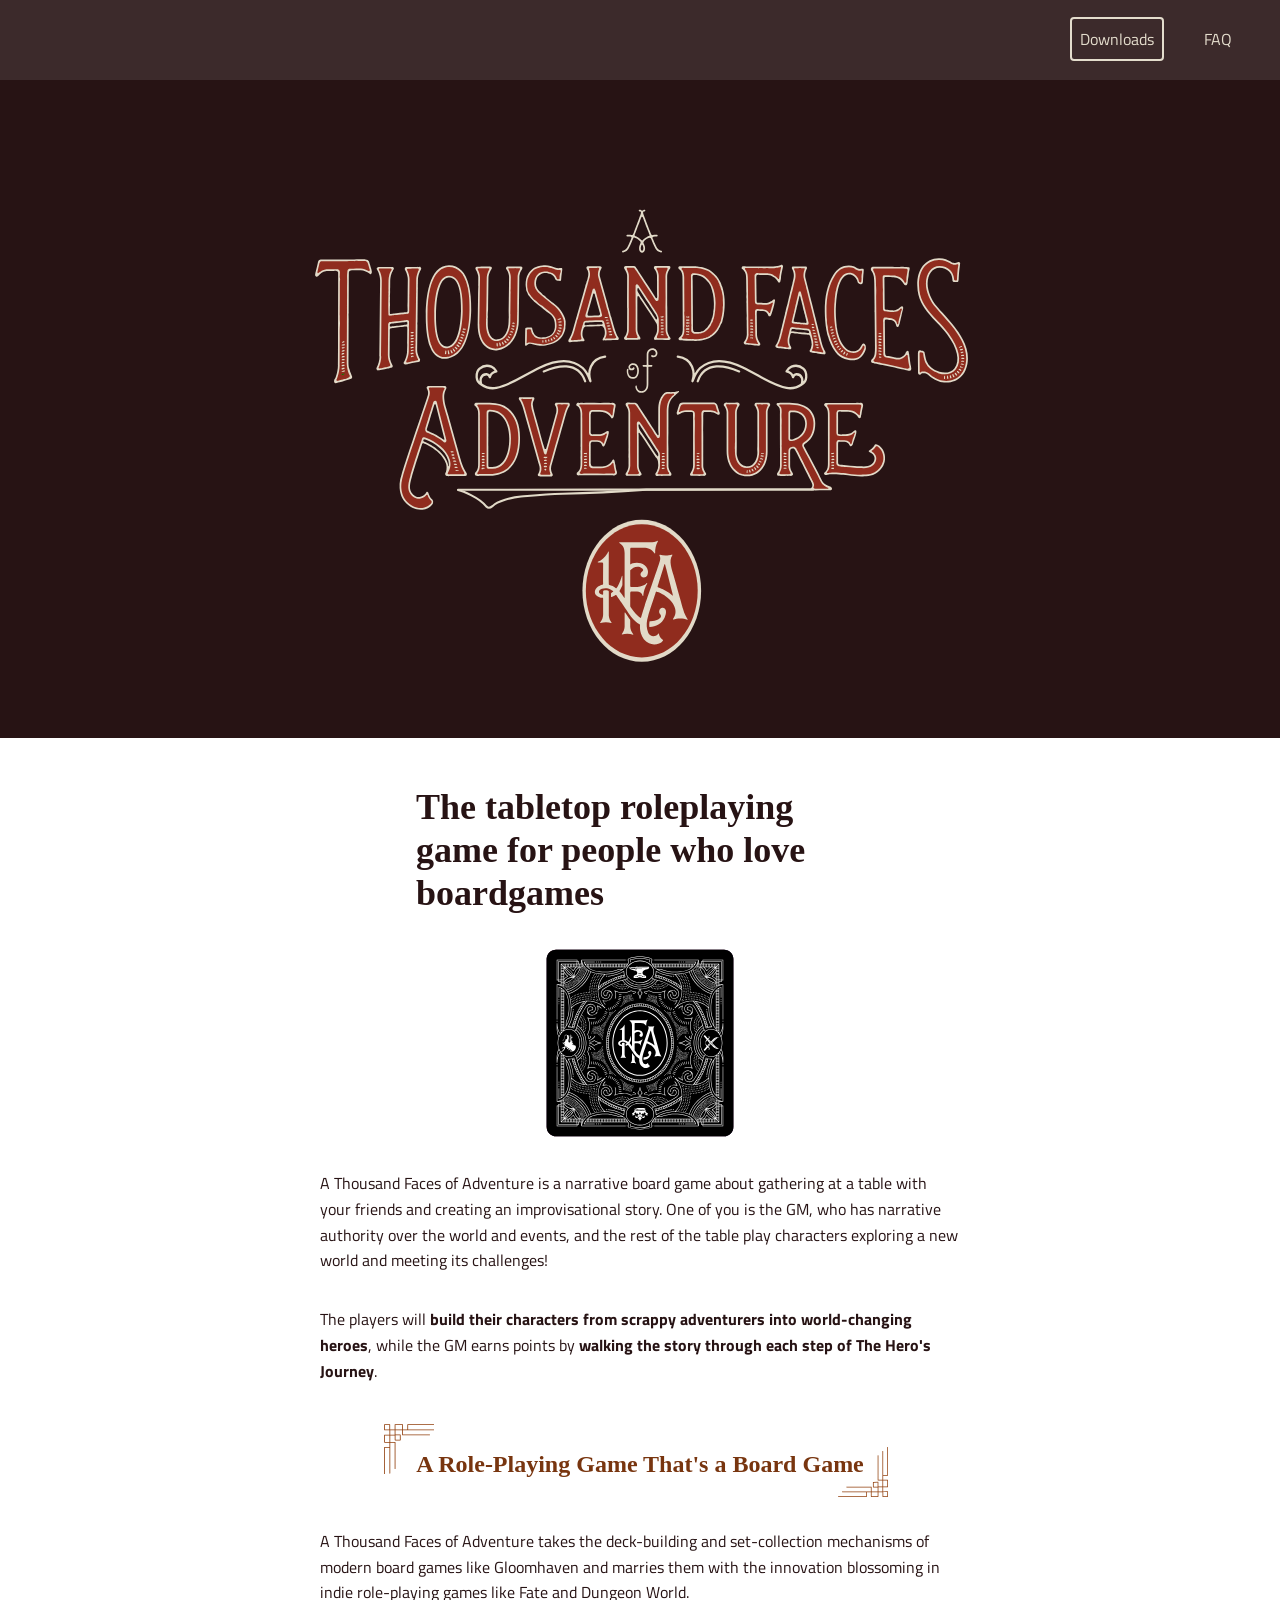
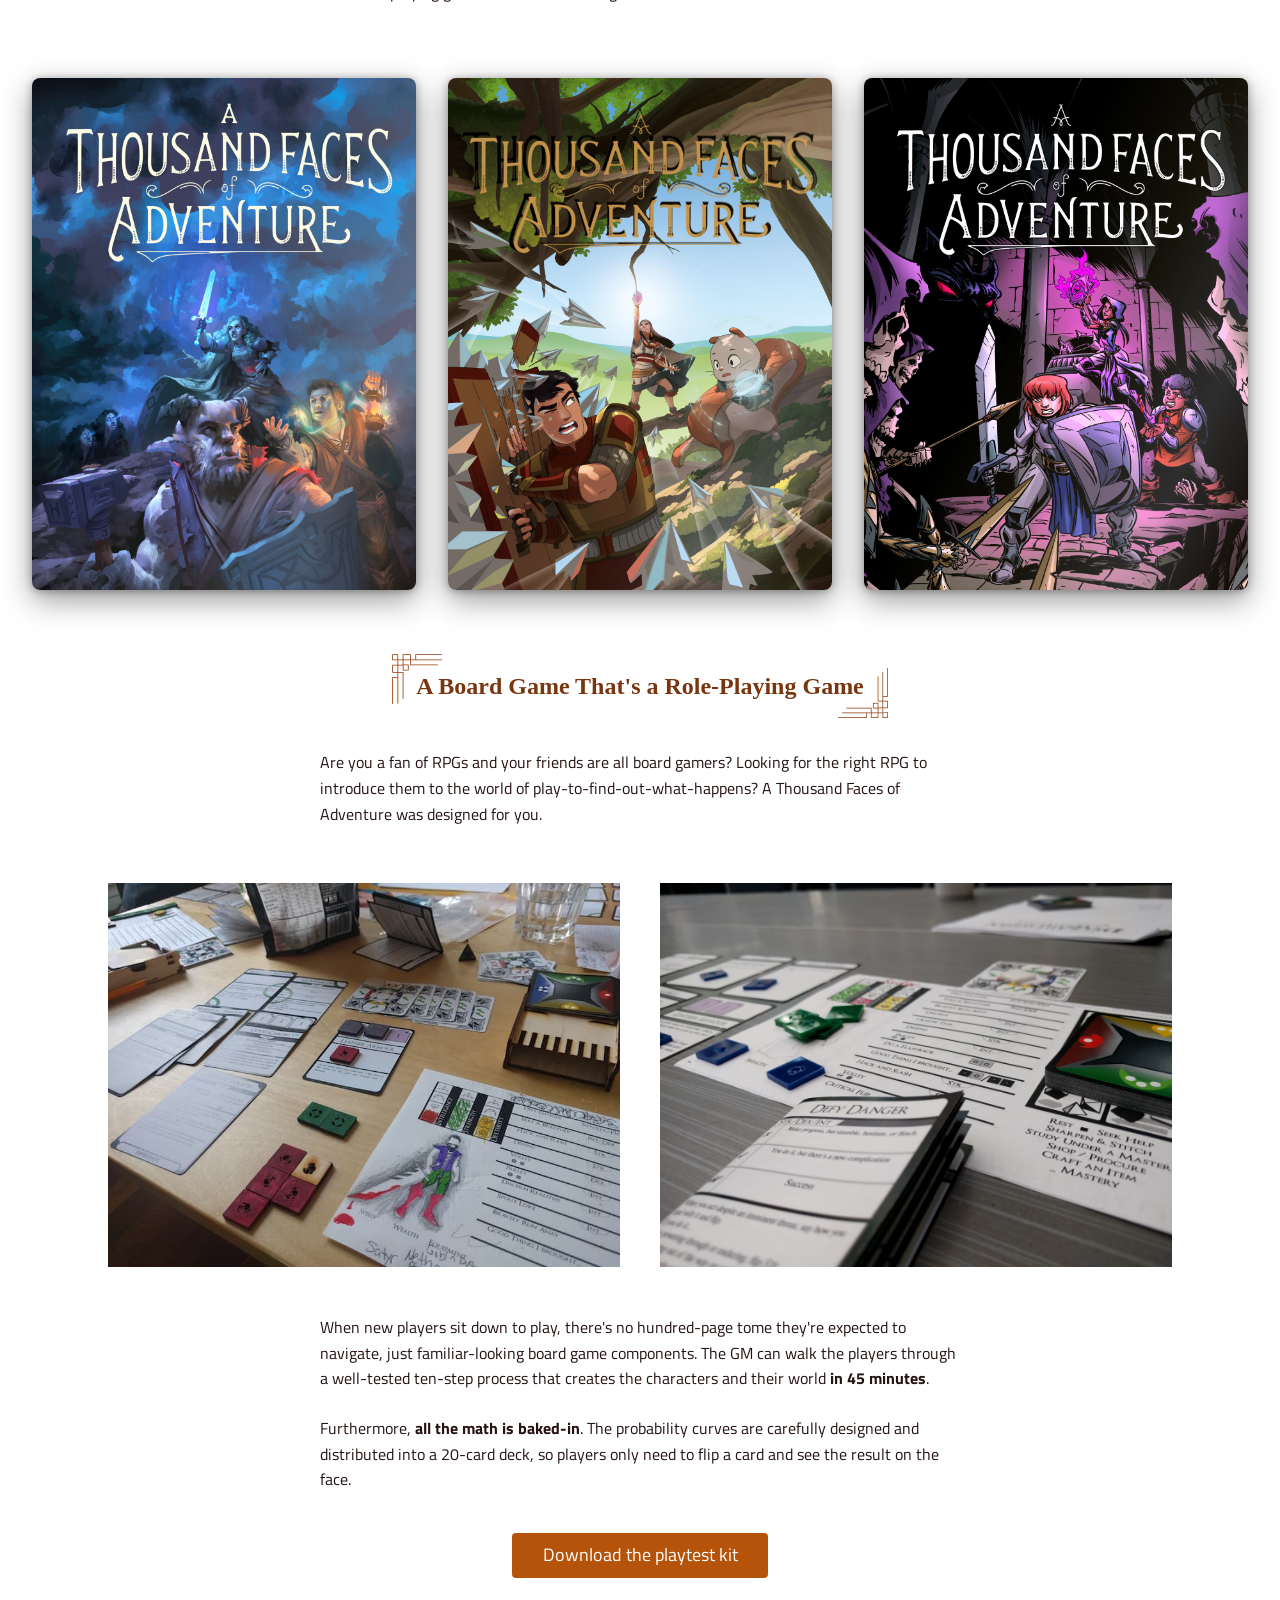
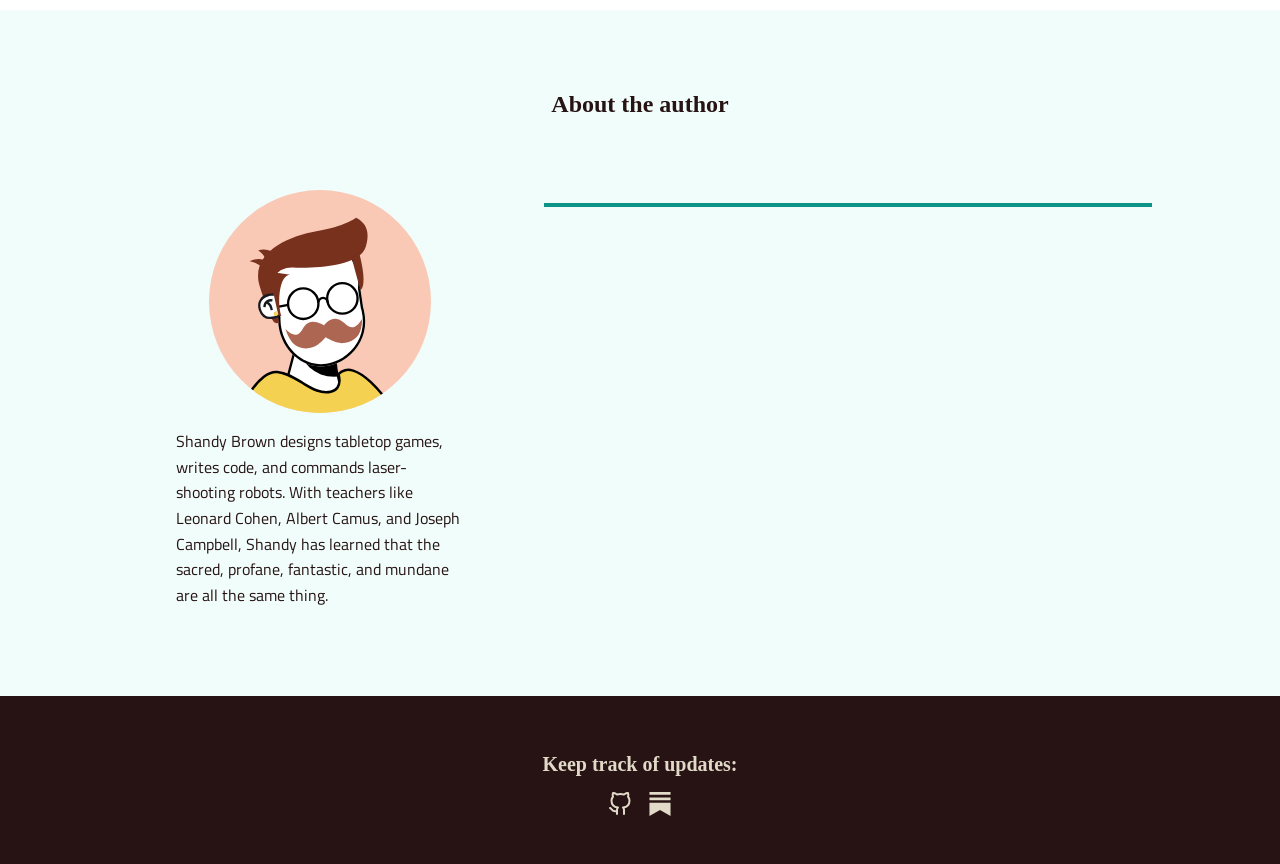
==== public_html/index.html @ f5176a5e "Move things under public_html/" ====
<!DOCTYPE html>
<html lang="en">
<head>
  <meta charset="UTF-8" />
  <meta name="viewport" content="width=device-width, initial-scale=1.0" />
  <title>A Thousand Faces of Adventure</title>
  <link rel="stylesheet" href="styles.css" />
  <script>
  (function () {
    document.querySelectorAll('.cover-card').forEach(function (card) {
      card.addEventListener('mousemove', function (e) {
        var rect = card.getBoundingClientRect();
        var x = (e.clientX - rect.left) / rect.width;   // 0–1
        var y = (e.clientY - rect.top)  / rect.height;  // 0–1
        var rotY =  (x - 0.5) * 22;   // –11deg … +11deg
        var rotX = -(y - 0.5) * 16;   // –8deg  … +8deg
        card.style.transform = 'rotateX(' + rotX + 'deg) rotateY(' + rotY + 'deg) scale(1.03)';
        // Shift the foil shimmer with the mouse
        var shimX = Math.round(x * 100);
        var shimY = Math.round(y * 100);
        card.style.setProperty('--shim-x', shimX + '%');
        card.style.setProperty('--shim-y', shimY + '%');
        card.querySelector('::after'); // trigger repaint
        card.style.cssText += '; --shim-pos: ' + shimX + '% ' + shimY + '%;';
      });
      card.addEventListener('mouseleave', function () {
        card.style.transform = 'rotateX(0deg) rotateY(0deg) scale(1)';
      });
    });
  })();
</script>
</head>
<body>

  <!-- ======================================================
       HEADER
  ======================================================= -->
  <header class="site-header">
    <nav class="site-nav">
      <ul>
        <!-- Home link omitted — this is the home page -->
        <li>
          <a href="downloads.html" class="nav-btn-download">Downloads</a>
        </li>
        <li>
          <a href="faq.html">FAQ</a>
        </li>
        <!--
        <li>
          <a href="examples.html">Examples</a>
        </li>
        -->
      </ul>
    </nav>
  </header>

  <!-- ======================================================
       MAIN CONTENT (ContentHome.vue)
  ======================================================= -->

  <main>

  <section class="hero-logo">
  <img src="assets/images/logo.svg" alt="A Thousand Faces of Adventure"
  class="hero-logo__img" />
  </section>

    <!-- Hero: title + card fan -->
    <article class="grid justify-items-center" style="display:grid; justify-items:center;">
      <div style="display:flex; flex-direction:column; margin-top:1rem; padding:1rem;">
        <h1 style="margin-block:1rem; padding-inline:2rem; align-self:center; max-width:32rem;">
          The tabletop roleplaying game for people who love boardgames
        </h1>
        <ul class="card__container">
          <li style="z-index:20;">
            <img src="assets/images/card-back-black.svg" alt="card design black" />
          </li>
          <li class="card--blue">
            <img src="assets/images/card-back-blue.svg" alt="card design blue" />
          </li>
          <li class="card--red">
            <img src="assets/images/card-back-red.svg" alt="card design red" />
          </li>
        </ul>
      </div>

      <p class="max-w-2xl px-4">
        A Thousand Faces of Adventure is a narrative board game about gathering at
        a table with your friends and creating an improvisational story. One
        of you is the GM, who has narrative authority over the world and
        events, and the rest of the table play characters exploring a new world
        and meeting its challenges!
      </p>
      <br />
      <p class="max-w-2xl px-4">
        The players will
        <strong>build their characters from scrappy adventurers into world-changing
        heroes</strong>, while the GM earns points by
        <strong>walking the story through each step of The Hero's Journey</strong>.
      </p>

      <!--
      <a href="examples.html" class="btn btn-primary btn-block">
        Check out the examples
      </a>
      -->
    </article>

    <!-- Blockquote section 1: RPG that's a board game -->
    <article style="display:grid; justify-items:center;">
      <blockquote class="decorative-quote" style="padding:1rem 2.5rem;">
        <!-- Opening decorative SVG -->
        <svg width="50" height="50" viewBox="0 0 150 150" style="margin-bottom:-1.5rem; margin-left:-2rem;" fill="currentColor" xmlns="http://www.w3.org/2000/svg">
          <path d="M18.7783 147.979C18.7783 148.642 18.2258 149.18 17.5436 149.18C16.8614 149.18 16.3089 148.642 16.3089 147.979V71.3658H2.93701L2.83206 160.605C2.83206 161.266 2.28262 161.8 1.60353 161.8C0.924442 161.8 0.374998 161.266 0.374998 160.605L0.483035 70.1647C0.483035 69.5041 1.03248 68.9697 1.71157 68.9697V68.9637H16.312V56.2984H1.71774C1.03865 56.2984 0.489208 55.7639 0.489208 55.1034L0.461427 33.2229C0.461427 32.5624 1.01087 32.0279 1.68996 32.0279L16.312 32.0429V18.9002L1.65601 18.9453C0.976917 18.9453 0.427473 18.4108 0.427473 17.7502L0.408952 2.1904C0.408952 1.53582 0.952223 1.00134 1.62514 0.99534L17.2226 0.800166C17.9017 0.791158 18.4604 1.32263 18.4665 1.98322V1.99823H18.4727V16.3179H31.9835L31.9681 2.09431C31.9681 1.43373 32.5175 0.899254 33.1966 0.899254L55.6898 0.926278C56.3689 0.926278 56.9184 1.46075 56.9184 2.12134V16.3179H69.9384V2.11533H69.9445C69.9445 1.45475 70.494 0.920273 71.1731 0.920273L164.146 0.81518C164.826 0.81518 165.375 1.34965 165.375 2.01024C165.375 2.67083 164.826 3.2053 164.146 3.2053L72.4078 3.30739V16.3149H151.167C151.849 16.3149 152.401 16.8524 152.401 17.516C152.401 18.1796 151.849 18.7171 151.167 18.7171H56.9184V31.5445L136.745 31.5535C137.424 31.5535 137.974 32.0879 137.974 32.7485C137.974 33.4091 137.424 33.9436 136.745 33.9436L55.6898 33.9346C55.0108 33.9346 54.4613 33.4001 54.4613 32.7395V18.7171H34.4498V31.6946H48.7662V31.7006C49.4422 31.7006 49.9917 32.2291 49.9948 32.8866L50.1368 48.2543C50.1398 48.9149 49.5904 49.4523 48.9113 49.4553L33.4837 49.5634C33.4435 49.5664 33.4065 49.5694 33.3664 49.5694C32.6842 49.5694 32.1316 49.032 32.1316 48.3684V34.442H18.7906V53.9083H33.2058C33.8849 53.9083 34.4344 54.4428 34.4344 55.1034L34.4436 133.95C34.4436 134.611 33.8942 135.145 33.2151 135.145C32.536 135.145 31.9866 134.611 31.9866 133.95L31.9773 56.2984H18.7906V147.979H18.7783ZM16.3089 53.9053V34.433L2.91849 34.418L2.94319 53.9023H16.3089V53.9053ZM18.7783 32.0369H31.9681V18.7141H18.7783V32.0369ZM34.5887 34.0937V47.1583L47.6519 47.0652L47.5315 34.0907H34.5856L34.5887 34.0937ZM2.87837 16.5461L15.9909 16.5071V3.2023L2.85984 3.36744L2.87528 16.5461H2.87837ZM34.4313 16.3119H54.449V3.31039L34.4189 3.28637L34.4344 16.3119H34.4313Z"/>
        </svg>
        <div>
          <h2>A Role-Playing Game That's a Board Game</h2>
        </div>
        <!-- Closing decorative SVG -->
        <svg width="50" height="50" viewBox="0 0 100 100" style="align-self:flex-end; margin-top:-2rem; margin-right:-1.5rem;" fill="currentColor">
          <path d="M88.8465 8.58464C88.8465 8.17247 89.1814 7.83863 89.5948 7.83863C90.0082 7.83863 90.3431 8.17247 90.3431 8.58464V56.1703H98.4473L98.5109 0.742274C98.5109 0.331972 98.8439 0 99.2554 0C99.667 0 100 0.331972 100 0.742274L99.9345 56.9164C99.9345 57.3267 99.6015 57.6586 99.19 57.6586V57.6624H90.3412V65.529H99.1862C99.5978 65.529 99.9308 65.8609 99.9308 66.2712L99.9476 79.8616C99.9476 80.2719 99.6146 80.6038 99.2031 80.6038L90.3412 80.5945V88.7577L99.2236 88.7297C99.6352 88.7297 99.9682 89.0616 99.9682 89.472L99.9794 99.1364C99.9794 99.543 99.6502 99.875 99.2423 99.8787L89.7894 99.9999C89.3778 100.006 89.0392 99.6754 89.0354 99.2651V99.2558H89.0317V90.3616H80.8433L80.8527 99.1961C80.8527 99.6064 80.5197 99.9384 80.1081 99.9384L66.4759 99.9216C66.0643 99.9216 65.7313 99.5896 65.7313 99.1793V90.3616H57.8404V99.1831H57.8366C57.8366 99.5934 57.5036 99.9253 57.0921 99.9253L0.744565 99.9906C0.332997 99.9906 0 99.6586 0 99.2483C0 98.838 0.332997 98.5061 0.744565 98.5061L56.3438 98.4426V90.3634H8.61114C8.1977 90.3634 7.86284 90.0296 7.86284 89.6174C7.86284 89.2053 8.1977 88.8714 8.61114 88.8714H65.7313V80.9041L17.3514 80.8985C16.9398 80.8985 16.6068 80.5665 16.6068 80.1562C16.6068 79.7459 16.9398 79.414 17.3514 79.414L66.4759 79.4196C66.8874 79.4196 67.2204 79.7515 67.2204 80.1618V88.8714H79.3486V80.8108H70.672V80.8071C70.2623 80.8071 69.9293 80.4789 69.9274 80.0704L69.8414 70.5253C69.8395 70.115 70.1725 69.7812 70.5841 69.7793L79.9342 69.7122C79.9585 69.7103 79.9809 69.7084 80.0052 69.7084C80.4187 69.7084 80.7535 70.0423 80.7535 70.4545V79.1044H88.839V67.0135H80.1025C79.691 67.0135 79.358 66.6815 79.358 66.2712L79.3523 17.298C79.3523 16.8877 79.6853 16.5557 80.0969 16.5557C80.5085 16.5557 80.8415 16.8877 80.8415 17.298L80.8471 65.529H88.839V8.58464H88.8465ZM90.3431 67.0154V79.11L98.4585 79.1193L98.4435 67.0172H90.3431V67.0154ZM88.8465 80.5982H80.8527V88.8733H88.8465V80.5982ZM79.2644 79.3207V71.2061L71.3473 71.2639L71.4203 79.3226H79.2663L79.2644 79.3207ZM98.4828 90.2198L90.5358 90.2441V98.5079L98.494 98.4053L98.4847 90.2198H98.4828ZM79.3598 90.3653H67.2279V98.4408L79.3673 98.4557L79.358 90.3653H79.3598Z"/>
        </svg>
      </blockquote>

      <p class="max-w-2xl px-4">
        A Thousand Faces of Adventure takes the deck-building and set-collection
        mechanisms of modern board games like Gloomhaven and marries them with the
        innovation blossoming in indie role-playing games like Fate and Dungeon World.
      </p>

      <div class="cover-grid">
        <div class="cover-card">
          <a href="downloads.html">
            <img src="assets/images/cover-art/cover_jeremy_1200x1600.jpg" alt="1kfa cover" />
          </a>
        </div>
        <div class="cover-card">
          <a href="downloads.html">
            <img src="assets/images/cover-art/cover_ana_wordmark.jpg" alt="1kfa cover" />
          </a>
        </div>
        <div class="cover-card">
          <a href="downloads.html">
            <img src="assets/images/cover-art/cover_brandon_1200x1600.jpg" alt="1kfa cover" />
          </a>
        </div>
      </div>
    </article>

    <!-- Blockquote section 2: Board game that's an RPG -->
    <article style="display:grid; justify-items:center;">
      <blockquote class="decorative-quote" style="text-align:center;">
        <svg width="50" height="50" viewBox="0 0 150 150" style="margin-left:-1.5rem; margin-bottom:-2rem;" fill="currentColor" xmlns="http://www.w3.org/2000/svg">
          <path d="M18.7783 147.979C18.7783 148.642 18.2258 149.18 17.5436 149.18C16.8614 149.18 16.3089 148.642 16.3089 147.979V71.3658H2.93701L2.83206 160.605C2.83206 161.266 2.28262 161.8 1.60353 161.8C0.924442 161.8 0.374998 161.266 0.374998 160.605L0.483035 70.1647C0.483035 69.5041 1.03248 68.9697 1.71157 68.9697V68.9637H16.312V56.2984H1.71774C1.03865 56.2984 0.489208 55.7639 0.489208 55.1034L0.461427 33.2229C0.461427 32.5624 1.01087 32.0279 1.68996 32.0279L16.312 32.0429V18.9002L1.65601 18.9453C0.976917 18.9453 0.427473 18.4108 0.427473 17.7502L0.408952 2.1904C0.408952 1.53582 0.952223 1.00134 1.62514 0.99534L17.2226 0.800166C17.9017 0.791158 18.4604 1.32263 18.4665 1.98322V1.99823H18.4727V16.3179H31.9835L31.9681 2.09431C31.9681 1.43373 32.5175 0.899254 33.1966 0.899254L55.6898 0.926278C56.3689 0.926278 56.9184 1.46075 56.9184 2.12134V16.3179H69.9384V2.11533H69.9445C69.9445 1.45475 70.494 0.920273 71.1731 0.920273L164.146 0.81518C164.826 0.81518 165.375 1.34965 165.375 2.01024C165.375 2.67083 164.826 3.2053 164.146 3.2053L72.4078 3.30739V16.3149H151.167C151.849 16.3149 152.401 16.8524 152.401 17.516C152.401 18.1796 151.849 18.7171 151.167 18.7171H56.9184V31.5445L136.745 31.5535C137.424 31.5535 137.974 32.0879 137.974 32.7485C137.974 33.4091 137.424 33.9436 136.745 33.9436L55.6898 33.9346C55.0108 33.9346 54.4613 33.4001 54.4613 32.7395V18.7171H34.4498V31.6946H48.7662V31.7006C49.4422 31.7006 49.9917 32.2291 49.9948 32.8866L50.1368 48.2543C50.1398 48.9149 49.5904 49.4523 48.9113 49.4553L33.4837 49.5634C33.4435 49.5664 33.4065 49.5694 33.3664 49.5694C32.6842 49.5694 32.1316 49.032 32.1316 48.3684V34.442H18.7906V53.9083H33.2058C33.8849 53.9083 34.4344 54.4428 34.4344 55.1034L34.4436 133.95C34.4436 134.611 33.8942 135.145 33.2151 135.145C32.536 135.145 31.9866 134.611 31.9866 133.95L31.9773 56.2984H18.7906V147.979H18.7783ZM16.3089 53.9053V34.433L2.91849 34.418L2.94319 53.9023H16.3089V53.9053ZM18.7783 32.0369H31.9681V18.7141H18.7783V32.0369ZM34.5887 34.0937V47.1583L47.6519 47.0652L47.5315 34.0907H34.5856L34.5887 34.0937ZM2.87837 16.5461L15.9909 16.5071V3.2023L2.85984 3.36744L2.87528 16.5461H2.87837ZM34.4313 16.3119H54.449V3.31039L34.4189 3.28637L34.4344 16.3119H34.4313Z"/>
        </svg>
        <div>
          <h2>A Board Game That's a Role-Playing Game</h2>
        </div>
        <svg width="50" height="50" viewBox="0 0 100 100" style="align-self:flex-end; margin-top:-2rem; margin-right:-1.5rem;" fill="currentColor">
          <path d="M88.8465 8.58464C88.8465 8.17247 89.1814 7.83863 89.5948 7.83863C90.0082 7.83863 90.3431 8.17247 90.3431 8.58464V56.1703H98.4473L98.5109 0.742274C98.5109 0.331972 98.8439 0 99.2554 0C99.667 0 100 0.331972 100 0.742274L99.9345 56.9164C99.9345 57.3267 99.6015 57.6586 99.19 57.6586V57.6624H90.3412V65.529H99.1862C99.5978 65.529 99.9308 65.8609 99.9308 66.2712L99.9476 79.8616C99.9476 80.2719 99.6146 80.6038 99.2031 80.6038L90.3412 80.5945V88.7577L99.2236 88.7297C99.6352 88.7297 99.9682 89.0616 99.9682 89.472L99.9794 99.1364C99.9794 99.543 99.6502 99.875 99.2423 99.8787L89.7894 99.9999C89.3778 100.006 89.0392 99.6754 89.0354 99.2651V99.2558H89.0317V90.3616H80.8433L80.8527 99.1961C80.8527 99.6064 80.5197 99.9384 80.1081 99.9384L66.4759 99.9216C66.0643 99.9216 65.7313 99.5896 65.7313 99.1793V90.3616H57.8404V99.1831H57.8366C57.8366 99.5934 57.5036 99.9253 57.0921 99.9253L0.744565 99.9906C0.332997 99.9906 0 99.6586 0 99.2483C0 98.838 0.332997 98.5061 0.744565 98.5061L56.3438 98.4426V90.3634H8.61114C8.1977 90.3634 7.86284 90.0296 7.86284 89.6174C7.86284 89.2053 8.1977 88.8714 8.61114 88.8714H65.7313V80.9041L17.3514 80.8985C16.9398 80.8985 16.6068 80.5665 16.6068 80.1562C16.6068 79.7459 16.9398 79.414 17.3514 79.414L66.4759 79.4196C66.8874 79.4196 67.2204 79.7515 67.2204 80.1618V88.8714H79.3486V80.8108H70.672V80.8071C70.2623 80.8071 69.9293 80.4789 69.9274 80.0704L69.8414 70.5253C69.8395 70.115 70.1725 69.7812 70.5841 69.7793L79.9342 69.7122C79.9585 69.7103 79.9809 69.7084 80.0052 69.7084C80.4187 69.7084 80.7535 70.0423 80.7535 70.4545V79.1044H88.839V67.0135H80.1025C79.691 67.0135 79.358 66.6815 79.358 66.2712L79.3523 17.298C79.3523 16.8877 79.6853 16.5557 80.0969 16.5557C80.5085 16.5557 80.8415 16.8877 80.8415 17.298L80.8471 65.529H88.839V8.58464H88.8465ZM90.3431 67.0154V79.11L98.4585 79.1193L98.4435 67.0172H90.3431V67.0154ZM88.8465 80.5982H80.8527V88.8733H88.8465V80.5982ZM79.2644 79.3207V71.2061L71.3473 71.2639L71.4203 79.3226H79.2663L79.2644 79.3207ZM98.4828 90.2198L90.5358 90.2441V98.5079L98.494 98.4053L98.4847 90.2198H98.4828ZM79.3598 90.3653H67.2279V98.4408L79.3673 98.4557L79.358 90.3653H79.3598Z"/>
        </svg>
      </blockquote>

      <p class="max-w-2xl px-4">
        Are you a fan of RPGs and your friends are all board gamers? Looking for
        the right RPG to introduce them to the world of
        play-to-find-out-what-happens? A Thousand Faces of Adventure was designed
        for you.
      </p>

      <div class="playtest-grid">
        <img src="assets/images/playtest-2.jpg" alt="1kfa game components" />
        <img src="assets/images/playtest-4.jpg" alt="1kfa game components" />
      </div>

      <p class="mt-8 max-w-2xl px-4">
        When new players sit down to play, there's no hundred-page tome they're
        expected to navigate, just familiar-looking board game components. The GM
        can walk the players through a well-tested ten-step process that creates
        the characters and their world <strong>in 45 minutes</strong>.
      </p>
      <p class="mt-4 max-w-2xl px-4">
        Furthermore, <strong>all the math is baked-in</strong>. The probability
        curves are carefully designed and distributed into a 20-card deck, so
        players only need to flip a card and see the result on the face.
      </p>

      <a href="downloads.html" class="btn btn-primary btn-block">
        Download the playtest kit
      </a>
    </article>

  </main>

  <!-- ======================================================
       FOOTER
  ======================================================= -->
  <footer>
    <!-- "About the author" — shown only on home page in Vue via v-if -->
    <article class="footer-author">
      <h2>About the author</h2>
      <div class="footer-author-inner">
        <div class="footer-author-bio">
          <img src="assets/images/author.svg" alt="author illustration" />
          <p>
            Shandy Brown designs tabletop games, writes code, and commands
            laser-shooting robots. With teachers like Leonard Cohen,
            Albert Camus, and Joseph Campbell, Shandy has learned that
            the sacred, profane, fantastic, and mundane are all the same thing.
          </p>
        </div>
        <iframe
          src="https://www.youtube.com/embed/jhUcS00YTTQ"
          frameborder="0"
          allow="accelerometer; autoplay; clipboard-write; encrypted-media; gyroscope; picture-in-picture"
          allowfullscreen
          title="About Boardcrafting"
        ></iframe>
      </div>
    </article>

    <article class="footer-social">
      <h3>Keep track of updates:</h3>
      <ul>
        <li>
          <a href="https://github.com/sjbrown/1kfa" target="_blank" aria-label="social icon github">
            <svg xmlns="http://www.w3.org/2000/svg" width="24" height="24" viewBox="0 0 24 24" fill="none" stroke="currentColor" stroke-width="2" stroke-linecap="round" stroke-linejoin="round">
              <path d="M9 19c-5 1.5-5-2.5-7-3m14 6v-3.87a3.37 3.37 0 0 0-.94-2.61c3.14-.35 6.44-1.54 6.44-7A5.44 5.44 0 0 0 20 4.77 5.07 5.07 0 0 0 19.91 1S18.73.65 16 2.48a13.38 13.38 0 0 0-7 0C6.27.65 5.09 1 5.09 1A5.07 5.07 0 0 0 5 4.77a5.44 5.44 0 0 0-1.5 3.78c0 5.42 3.3 6.61 6.44 7A3.37 3.37 0 0 0 9 18.13V22"></path>
            </svg>
          </a>
        </li>
<li>
  <a href="https://1kfa.substack.com" target="_blank" aria-label="Substack newsletter">
    <svg xmlns="http://www.w3.org/2000/svg" width="24" height="24" viewBox="0 0 24 24" fill="currentColor" stroke="none">
      <path d="M22.539 8.242H1.46V5.406h21.08v2.836zM1.46 10.812V24L12 18.11 22.54 24V10.812H1.46zM22.54 0H1.46v2.836h21.08V0z"/>
    </svg>
  </a>
</li>
      </ul>
    </article>
  </footer>

  <!-- ======================================================
       Card fan scroll animation (from ContentHome.vue)
  ======================================================= -->
  <script>
    (function () {
      function handleScroll() {
        var blueCard = document.querySelector('.card--blue');
        var redCard  = document.querySelector('.card--red');
        var container = document.querySelector('.card__container');
        if (!container) return;
        var rect = container.getBoundingClientRect();

        if (window.innerWidth < 450) {
          if (rect.bottom > 1100) {
            blueCard.style.transform = 'translate(0, 0)';
            redCard.style.transform  = 'translate(0, 0)';
          } else if (rect.bottom < 790) {
            blueCard.style.transform = 'translate(2rem, 0) rotate(10deg)';
            redCard.style.transform  = 'translate(4rem, 0) rotate(20deg)';
          }
        } else if (window.innerWidth > 650) {
          if (rect.bottom > 600) {
            blueCard.style.transform = 'translate(0, 0)';
            redCard.style.transform  = 'translate(0, 0)';
          } else if (rect.bottom < 855) {
            blueCard.style.transform = 'translate(2rem, 0) rotate(10deg)';
            redCard.style.transform  = 'translate(4rem, 0) rotate(24deg)';
          }
        }
      }

      window.addEventListener('scroll', handleScroll);
    })();
  </script>

</body>
</html>
---- public_html/styles.css ----
/* ============================================================
   1kFA — Shared Stylesheet
   Replaces Tailwind CSS + PostCSS pipeline.
   Custom colors and fonts from tailwind.config.js.
   Book animation from Downloads.vue <style> block.
   ============================================================ */

/* ------------------------------------------------------------
   Fonts (Google Fonts — previously loaded via Vue project)
   ------------------------------------------------------------ */
@import url('https://fonts.googleapis.com/css2?family=Tinos:ital,wght@0,400;0,700;1,400&family=Titillium+Web:wght@400;600;700&display=swap');

/* ------------------------------------------------------------
   Custom properties (from tailwind.config.js)
   ------------------------------------------------------------ */
:root {
  --color-dark-brown: #271314;
  --color-milk: #E2DAC8;

  /* Tailwind amber (yellow) scale — used throughout */
  --color-yellow-400: #fbbf24;
  --color-yellow-500: #f59e0b;
  --color-yellow-700: #b45309;
  --color-yellow-800: #92400e;
  --color-yellow-900: #78350f;

  /* Tailwind orange */
  --color-orange-500: #f97316;
  --color-orange-600: #ea580c;
  --color-orange-900: #7c2d12;

  /* Tailwind teal */
  --color-teal-50:  #f0fdfa;
  --color-teal-600: #0d9488;

  /* Tailwind trueGray (gray) */
  --color-gray-50: #fafafa;

  /* Misc */
  --color-white: #ffffff;
}

/* ------------------------------------------------------------
   Reset / base
   ------------------------------------------------------------ */
*, *::before, *::after {
  box-sizing: border-box;
  margin: 0;
  padding: 0;
}

html {
  font-size: 16px;
  scroll-behavior: smooth;
}

body {
  font-family: 'Titillium Web', sans-serif;
  color: var(--color-dark-brown);
  background-color: var(--color-white);
  line-height: 1.6;
}

h1, h2, h3, h4, h5, h6 {
  font-family: 'Tinos', serif;
  line-height: 1.2;
}

h1 { font-size: 2.25rem; }
h2 { font-size: 1.5rem; }
h3 { font-size: 1.25rem; }

p { margin-bottom: 0.5rem; }

a {
  color: inherit;
  text-decoration: none;
}

img {
  display: block;
  max-width: 100%;
  height: auto;
}

ul { list-style: none; }

code {
  font-family: monospace;
  font-size: 0.9em;
}

/* ------------------------------------------------------------
   Layout helpers
   ------------------------------------------------------------ */

/* Centres content and constrains max width */
.container {
  width: 100%;
  max-width: 80rem;  /* ~1280px, Tailwind's default xl */
  margin-inline: auto;
}

/* ------------------------------------------------------------
   Header / Nav
   ------------------------------------------------------------ */
.site-header {
  display: grid;
  height: 5rem;          /* h-20 */
  position: sticky;
  top: 0;
  z-index: 50;
}

.site-nav {
  display: grid;
  background-color: var(--color-dark-brown);
  color: var(--color-milk);
  opacity: 0.9;
}

.site-nav ul {
  display: flex;
  justify-self: center;
  justify-content: center;
  gap: 1.5rem;
  align-items: center;
}

.site-nav a {
  color: var(--color-milk);
  padding: 0.5rem;
  transition: color 0.2s;
}

.site-nav a:hover {
  color: var(--color-yellow-400);
}

/* "Download playtest kit" button in nav */
.nav-btn-download {
  margin: 0.5rem;
  border: 2px solid var(--color-milk);
  padding: 0.5rem 1rem;
  border-radius: 0.25rem;
  transition: background-color 0.3s ease;
}

.nav-btn-download:hover {
  background-color: var(--color-orange-600);
}

@media (min-width: 768px) {
  .site-nav ul {
    justify-self: end;
    padding-inline: 2.5rem;
  }
}

/* ------------------------------------------------------------
   Footer
   ------------------------------------------------------------ */
.footer-author {
  display: grid;
  justify-items: center;
  background-color: var(--color-teal-50);
}

.footer-author h2 {
  margin-top: 5rem;
  text-align: center;
  margin-bottom: 2.5rem;
}

.footer-author-inner {
  margin-top: 2rem;
  padding-bottom: 5rem;
  display: flex;
  flex-direction: column;
  gap: 2rem;
  width: 100%;
  align-items: center;
}

.footer-author-bio {
  display: flex;
  flex-direction: column;
  align-items: center;
  max-width: 24rem;
  gap: 1rem;
}

.footer-author-bio img {
  width: 33%;
}

.footer-author-bio p {
  width: 75%;
}

.footer-author iframe {
  width: 100%;
  height: 18rem;
  border-top: 4px solid var(--color-teal-600);
}

@media (min-width: 1024px) {
  .footer-author-inner {
    flex-direction: row;
    width: 80%;
    max-width: 80rem;
  }
  .footer-author-bio img {
    width: 58%;
  }
  .footer-author iframe {
    height: 25rem;
  }
}

.footer-social {
  padding-block: 2.5rem;
  background-color: var(--color-dark-brown);
  color: var(--color-milk);
  display: grid;
  justify-items: center;
  gap: 1rem;
}

.footer-social h3 {
  margin-top: 1rem;
}

.footer-social ul {
  display: flex;
  gap: 1rem;
}

.footer-social a {
  color: var(--color-milk);
  transition: color 0.2s;
}

.footer-social a:hover {
  color: var(--color-yellow-400);
}

/* ------------------------------------------------------------
   Buttons / CTAs
   ------------------------------------------------------------ */
.btn {
  display: inline-block;
  text-align: center;
  border-radius: 0.25rem;
  padding: 0.5rem 1rem;
  font-size: 1.125rem;
  transition: background-color 0.3s ease;
  color: var(--color-white);
}

.btn-primary {
  background-color: var(--color-yellow-700);
}

.btn-primary:hover {
  background-color: var(--color-orange-500);
  color: var(--color-white);
}

/* Full-width on mobile, fixed width on md+ */
.btn-block {
  width: 91.666%;   /* w-11/12 */
  margin: 2rem auto;
}

@media (min-width: 768px) {
  .btn-block {
    width: 16rem;   /* md:w-64 */
  }
}

/* Download-page specific buttons */
.btn-download {
  display: grid;
  justify-items: center;
  width: 100%;
  background-color: var(--color-yellow-700);
  color: var(--color-white);
  padding: 1rem 5rem;
  border-radius: 0.25rem;
  margin: 1rem;
  transition: background-color 0.3s ease;
  font-size: 1rem;
}

.btn-download:hover {
  background-color: var(--color-yellow-500);
  color: var(--color-white);
}

@media (min-width: 768px) {
  .btn-download {
    width: 20rem;   /* md:w-80 */
  }
}

/* ------------------------------------------------------------
   Home page — card fan animation
   ------------------------------------------------------------ */
.card__container {
  display: grid;
  width: 14rem;
  height: 20rem;
  justify-items: center;
  position: relative;
  margin-inline: auto;
}

.card__container li {
  position: absolute;
  width: 100%;
}

.card__container li:nth-child(1) { z-index: 20; }
.card__container li:nth-child(2) { z-index: 10; }
.card__container li:nth-child(3) { z-index: 2; }

.card--blue,
.card--red {
  transition: transform 0.35s ease;
}

@media (min-width: 768px) {
  .card__container {
    width: 14rem;
    height: 14rem;
  }

  .card--blue,
  .card--red {
    width: 14rem;
  }
}

/* ------------------------------------------------------------
   Home page — blockquote decorative sections
   ------------------------------------------------------------ */
.decorative-quote {
  display: flex;
  flex-direction: column;
  padding: 1rem;
  z-index: 10;
  text-align: center;
  margin: 1rem;
}

.decorative-quote h2 {
  color: var(--color-yellow-900);
  position: relative;
  z-index: 20;
}

.decorative-quote svg {
  color: var(--color-yellow-800);
}

/* ------------------------------------------------------------
   Home page — cover image grid
   ------------------------------------------------------------ */
.cover-grid {
  display: grid;
  gap: 2rem;
  margin-top: 2rem;
  padding: 2rem;
  perspective: 1000px;
}

@media (min-width: 1024px) {
  .cover-grid {
    grid-auto-columns: 1fr;
    grid-auto-flow: column;
  }
}

.cover-card {
  position: relative;
  border-radius: 0.5rem;
  overflow: hidden;
  transform-style: preserve-3d;
  transition: transform 0.1s ease, box-shadow 0.3s ease;
  box-shadow:
    0 10px 30px rgba(0,0,0,0.4),
    0 1px 8px rgba(0,0,0,0.3);
  cursor: pointer;
}

.cover-card a {
  display: block;
}

.cover-card img {
  display: block;
  width: 100%;
  height: 100%;
  object-fit: cover;
}

/* Foil shimmer overlay */
.cover-card::after {
  content: '';
  position: absolute;
  inset: 0;
  background: linear-gradient(
    115deg,
    transparent 20%,
    rgba(255, 220, 100, 0.08) 30%,
    rgba(255, 255, 255, 0.18) 40%,
    rgba(180, 83, 9,  0.08) 50%,
    transparent 60%
  );
  background-size: 200% 200%;
  mix-blend-mode: screen;
  pointer-events: none;
  transition: background-position 0.05s ease;
  border-radius: inherit;
}

.cover-card:hover {
  box-shadow:
    0 24px 60px rgba(0,0,0,0.5),
    0 4px 16px rgba(0,0,0,0.3),
    0 0 0 1px rgba(255,210,80,0.2);
}

.cover-card:hover::after {
  background-position: 100% 100%;
}

/* Playtest photo pair */
.playtest-grid {
  display: grid;
  gap: 2.5rem;
  padding: 1rem;
}

.playtest-grid img {
  width: 100%;
  height: 24rem;        /* add this */
  object-fit: cover;    /* add this */
}

@media (min-width: 1024px) {
  .playtest-grid {
    grid-auto-flow: column;
    grid-auto-columns: 1fr;  /* add this — equal column widths */
    margin-top: 2rem;
  }
}

/* ------------------------------------------------------------
   Downloads page — 3D book
   ------------------------------------------------------------ */
.book-container {
  display: flex;
  align-items: center;
  justify-content: center;
  perspective: 1200px;
}

@keyframes initAnimation {
  0%   { transform: rotateY(0deg); }
  100% { transform: rotateY(-30deg); }
}

.book {
  width: 300px;
  height: 400px;
  position: relative;
  transform-style: preserve-3d;
  transform: rotateY(-30deg);
  transition: 1s ease;
  animation: 1s ease 0s 1 initAnimation;
}

.book-container:hover .book,
.book-container:focus .book {
  transform: rotateY(0deg);
}

.book > :first-child {
  position: absolute;
  top: 0;
  left: 0;
  width: 300px;
  height: 400px;
  transform: translateZ(35px);
  background-color: #0b275b;
  border-radius: 0 2px 2px 0;
  box-shadow: 5px 5px 20px #666;
}

.book::before {
  position: absolute;
  content: " ";
  left: 0;
  top: 3px;
  width: 68px;
  height: 394px;
  transform: translateX(262px) rotateY(90deg);
  background: linear-gradient(
    90deg,
    #fff 0%, #f9f9f9 5%, #fff 10%, #f9f9f9 15%,
    #fff 20%, #f9f9f9 25%, #fff 30%, #f9f9f9 35%,
    #fff 40%, #f9f9f9 45%, #fff 50%, #f9f9f9 55%,
    #fff 60%, #f9f9f9 65%, #fff 70%, #f9f9f9 75%,
    #fff 80%, #f9f9f9 85%, #fff 90%, #f9f9f9 95%, #fff 100%
  );
}

.book::after {
  position: absolute;
  top: 0;
  left: 0;
  content: " ";
  width: 300px;
  height: 400px;
  transform: translateZ(-35px);
  background-color: #0b275b;
  border-radius: 0 2px 2px 0;
  box-shadow: -10px 0 50px 10px #666;
}

@media (max-width: 500px) {
  .book,
  .book > :first-child,
  .book::after {
    width: 300px;
    height: 400px;
  }
}

/* ------------------------------------------------------------
   Downloads page — layout sections
   ------------------------------------------------------------ */
.downloads-section {
  display: flex;
  flex-direction: column;
  justify-content: center;
  margin-bottom: 5rem;
}

.downloads-section h2 {
  text-align: center;
  margin-bottom: 2.5rem;
}

.downloads-article {
  display: grid;
  justify-items: center;
  margin-top: 2.5rem;
  margin-inline: auto;
}

.downloads-links {
  display: flex;
  flex-direction: column;
  align-items: center;
}

.downloads-cards {
  max-width: 56rem;
  margin-inline: auto;
  display: grid;
  justify-items: center;
}

.downloads-cards img {
  padding: 1rem;
}

@media (min-width: 768px) {
  .downloads-article {
    grid-auto-flow: column;
    gap: 2.5rem;
  }
  .downloads-cards {
    grid-auto-flow: column;
  }
}


/* ------------------------------------------------------------
   FAQ page
   ------------------------------------------------------------ */
.faq-section {
  display: flex;
  flex-direction: column;
}

.faq-image {
  width: 100%;
}

.faq-image img {
  object-fit: contain;
  width: 100%;
}

.faq-list {
  display: grid;
  max-width: 42rem;
  margin-inline: auto;
  padding: 2rem;
  margin-top: -20rem;
  background-color: var(--color-gray-50);
  border-top: 4px solid var(--color-yellow-400);
}

.faq-list li {
  margin-bottom: 1rem;
}

.faq-list h2 {
  margin-block: 2rem;
}

.faq-list a {
  text-decoration: underline;
  color: var(--color-orange-900);
  font-weight: 600;
}

@media (min-width: 1024px) {
  .faq-section {
    flex-direction: row;
  }
  .faq-image {
    margin: 2.5rem;
  }
  .faq-list {
    margin-top: 10rem;
    margin-left: -5rem;
  }
  .faq-end-image {
    width: 100%;
    margin-top: 14rem;
    align-self: flex-end;
  }
}

/* ------------------------------------------------------------
   Examples page
   ------------------------------------------------------------ */
.examples-article {
  display: grid;
  margin-top: 2.5rem;
  margin-inline: 1rem;
  justify-items: center;
}

.examples-article h3 {
  margin-bottom: 0.5rem;
  text-align: center;
}

.examples-article p {
  max-width: 42rem;
}

.examples-media {
  display: grid;
  margin-top: 2.5rem;
  margin-inline: 1rem;
  grid-flow: row;
  align-items: center;
}

.examples-media img {
  width: 100%;
  padding: 1rem;
}

.examples-media iframe {
  justify-self: center;
}

@media (min-width: 768px) {
  .examples-article p {
    margin-top: 1rem;
    margin-inline: 5rem;
  }
  .examples-media {
    grid-auto-flow: column;
    justify-items: center;
  }
  .examples-media img {
    width: 20rem;
  }
}

/* ------------------------------------------------------------
   Utility classes (minimal set replacing most-used Tailwind)
   ------------------------------------------------------------ */
.text-center  { text-align: center; }
.underline    { text-decoration: underline; }
.font-semibold { font-weight: 600; }
.italic       { font-style: italic; }
.max-w-2xl    { max-width: 42rem; }
.mx-auto      { margin-inline: auto; }
.mt-4         { margin-top: 1rem; }
.mt-8         { margin-top: 2rem; }
.mt-10        { margin-top: 2.5rem; }
.mt-20        { margin-top: 5rem; }
.mb-10        { margin-bottom: 2.5rem; }
.mb-20        { margin-bottom: 5rem; }
.p-4          { padding: 1rem; }
.px-4         { padding-inline: 1rem; }
.py-4         { padding-block: 1rem; }


/* ------------------------------------------------------------
   Home page — hero logo
   ------------------------------------------------------------ */
.hero-logo {
  display: flex;
  justify-content: center;
  align-items: center;
  padding: 3rem 1.5rem 1rem;
  background-color: var(--color-dark-brown); /* #271314 */
}

.hero-logo__img {
  width: 100%;
  max-width: 52rem;   /* caps it on wide screens */
  height: auto;
}

/* ------------------------------------------------------------
   Downloads - Deckahedron app section
   ------------------------------------------------------------ */
.deckahedron-screenshot {
  display: block;
  border-radius: 1rem;
  overflow: hidden;
  box-shadow: 0 8px 32px rgba(0,0,0,0.35);
  transition: transform 0.2s ease, box-shadow 0.2s ease;
  max-width: 16rem;
}

.deckahedron-screenshot:hover {
  transform: translateY(-4px);
  box-shadow: 0 16px 40px rgba(0,0,0,0.45);
}

.deckahedron-screenshot img {
  display: block;
  width: 100%;
}

.deckahedron-desc {
  max-width: 20rem;
  text-align: center;
  margin-bottom: 1rem;
  line-height: 1.6;
}

.guide-blurb {
  max-width: 20rem;
  text-align: center;
  margin-bottom: 1.5rem;
  line-height: 1.6;
}
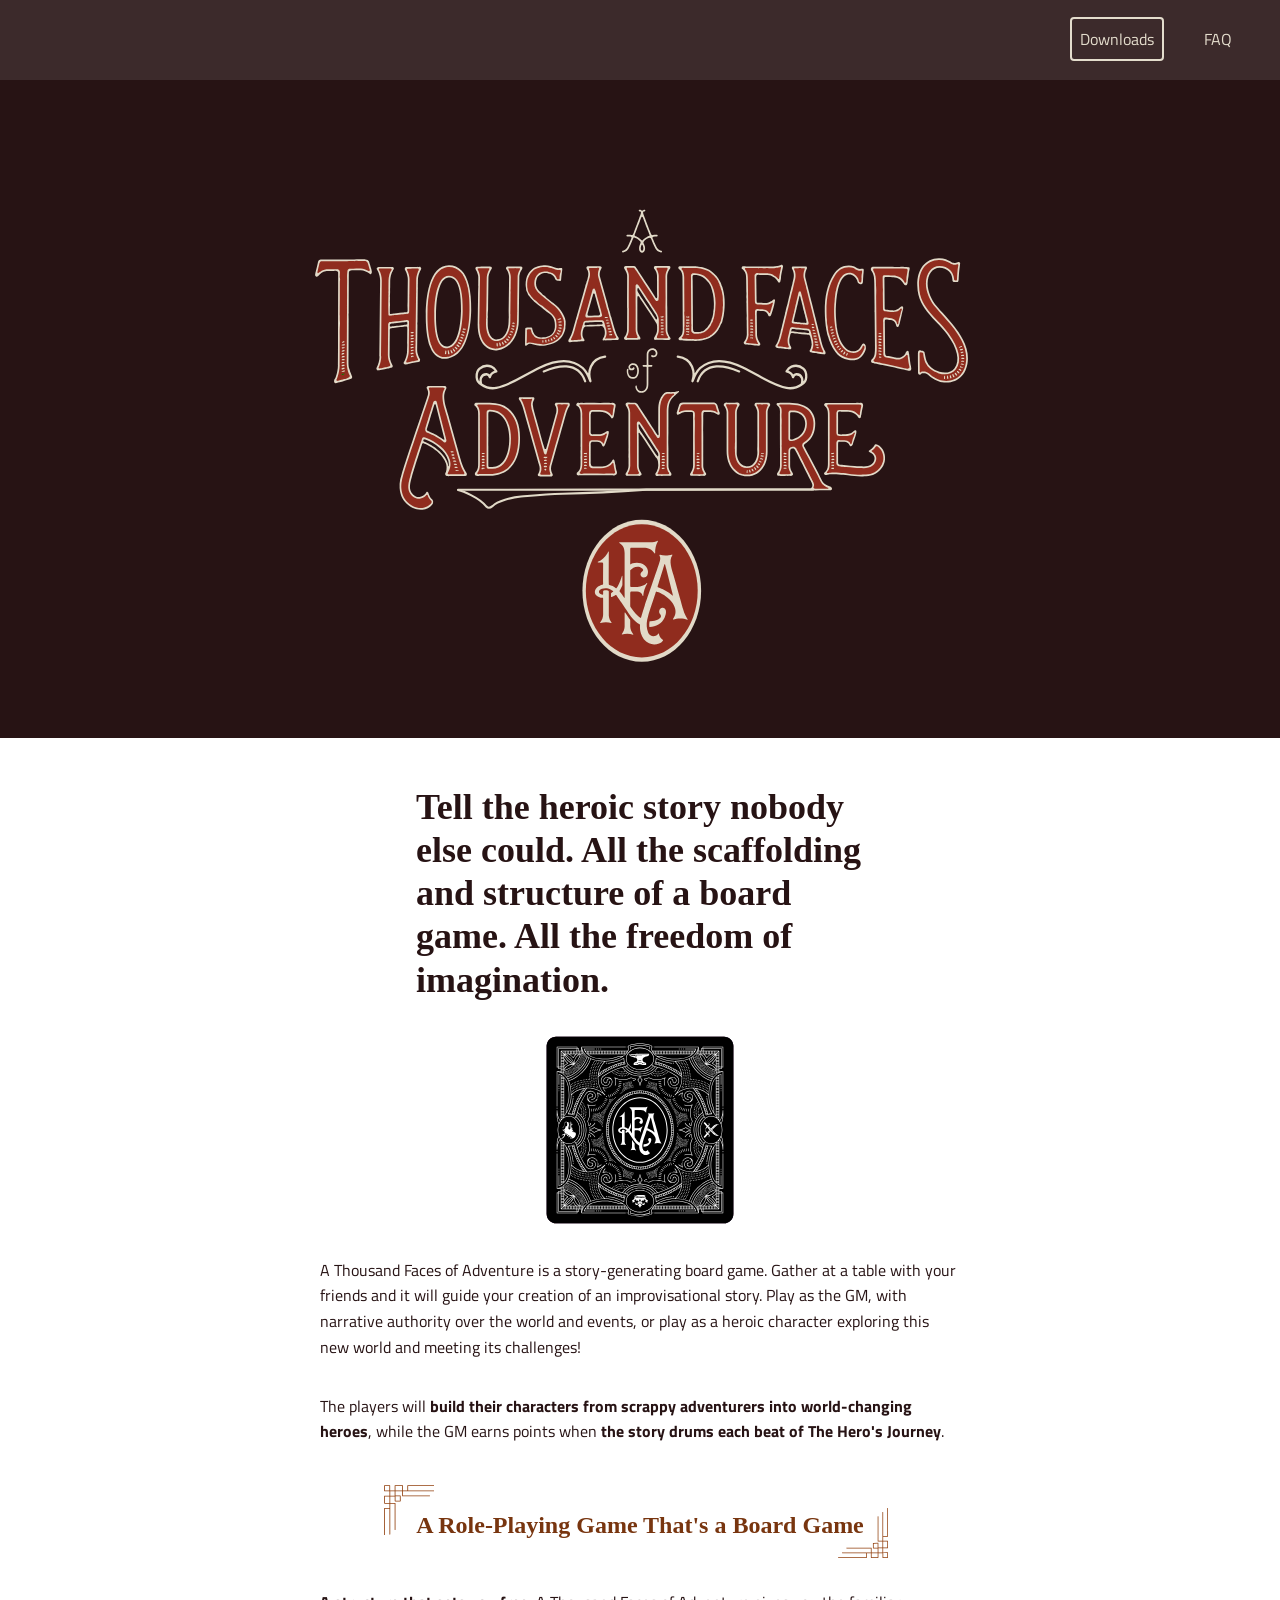
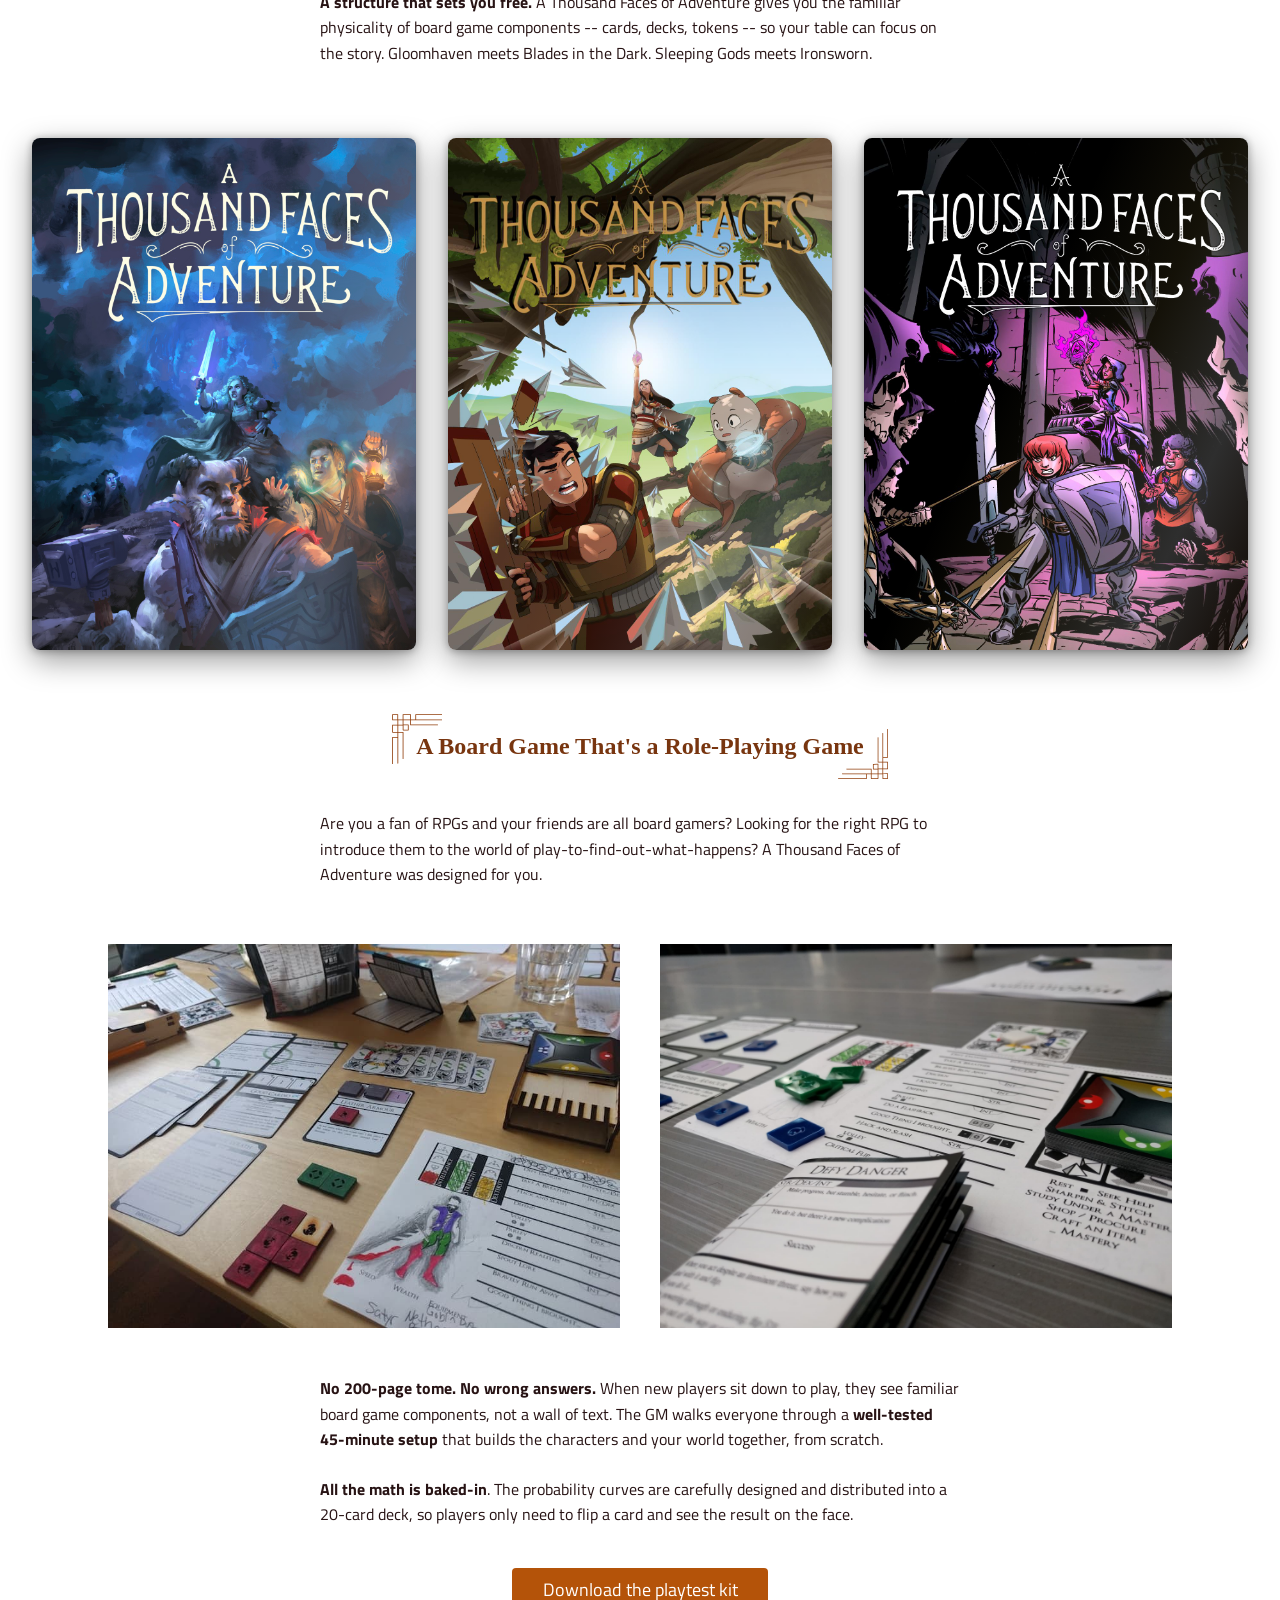
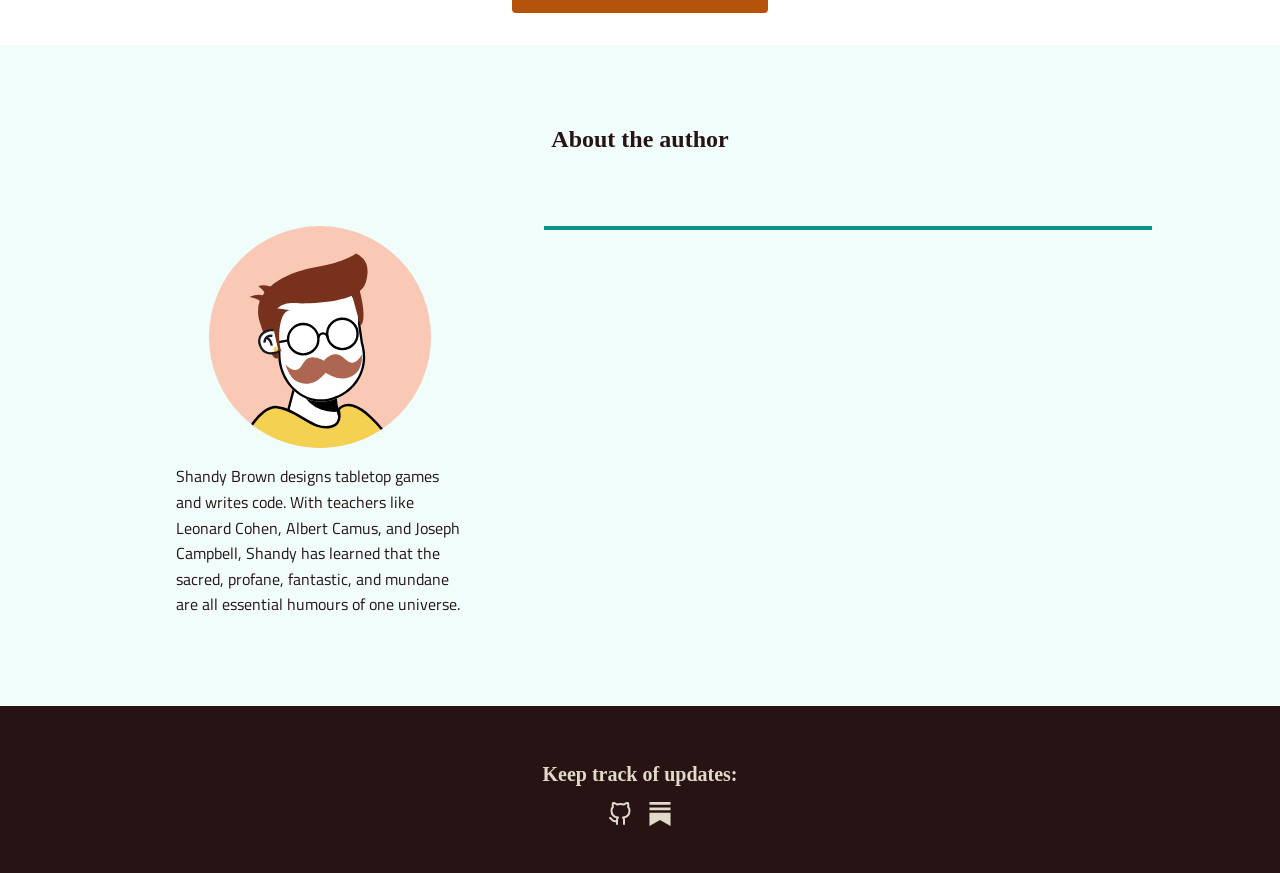
==== commit 397b24ea: "update copy" ====
--- a/public_html/index.html
+++ b/public_html/index.html
@@ -55,7 +55,7 @@
   </header>
 
   <!-- ======================================================
-       MAIN CONTENT (ContentHome.vue)
+       MAIN CONTENT
   ======================================================= -->
 
   <main>
@@ -69,7 +69,9 @@
     <article class="grid justify-items-center" style="display:grid; justify-items:center;">
       <div style="display:flex; flex-direction:column; margin-top:1rem; padding:1rem;">
         <h1 style="margin-block:1rem; padding-inline:2rem; align-self:center; max-width:32rem;">
-          The tabletop roleplaying game for people who love boardgames
+          Tell the heroic story nobody else could.
+          All the scaffolding and structure of a board game.
+          All the freedom of imagination.
         </h1>
         <ul class="card__container">
           <li style="z-index:20;">
@@ -85,18 +87,19 @@
       </div>
 
       <p class="max-w-2xl px-4">
-        A Thousand Faces of Adventure is a narrative board game about gathering at
-        a table with your friends and creating an improvisational story. One
-        of you is the GM, who has narrative authority over the world and
-        events, and the rest of the table play characters exploring a new world
+        A Thousand Faces of Adventure is a story-generating board game.
+        Gather at a table with your friends and it will guide your
+        creation of an improvisational story.
+        Play as the GM, with narrative authority over the world and events,
+        or play as a heroic character exploring this new world
         and meeting its challenges!
       </p>
       <br />
       <p class="max-w-2xl px-4">
         The players will
         <strong>build their characters from scrappy adventurers into world-changing
-        heroes</strong>, while the GM earns points by
-        <strong>walking the story through each step of The Hero's Journey</strong>.
+        heroes</strong>, while the GM earns points when
+        <strong>the story drums each beat of The Hero's Journey</strong>.
       </p>
 
       <!--
@@ -123,9 +126,12 @@
       </blockquote>
 
       <p class="max-w-2xl px-4">
-        A Thousand Faces of Adventure takes the deck-building and set-collection
-        mechanisms of modern board games like Gloomhaven and marries them with the
-        innovation blossoming in indie role-playing games like Fate and Dungeon World.
+        <b>A structure that sets you free.</b>
+        A Thousand Faces of Adventure gives you the familiar physicality of
+        board game components -- cards, decks, tokens -- so your table can
+        focus on the story.
+        Gloomhaven meets Blades in the Dark.
+        Sleeping Gods meets Ironsworn.
       </p>
 
       <div class="cover-grid">
@@ -174,13 +180,15 @@
       </div>
 
       <p class="mt-8 max-w-2xl px-4">
-        When new players sit down to play, there's no hundred-page tome they're
-        expected to navigate, just familiar-looking board game components. The GM
-        can walk the players through a well-tested ten-step process that creates
-        the characters and their world <strong>in 45 minutes</strong>.
+        <b>No 200-page tome.  No wrong answers.</b>
+        When new players sit down to play, they see familiar board game
+        components, not a wall of text.
+        The GM walks everyone through a
+        <b>well-tested 45-minute setup</b> that builds the characters and
+        your world together, from scratch.
       </p>
       <p class="mt-4 max-w-2xl px-4">
-        Furthermore, <strong>all the math is baked-in</strong>. The probability
+        <strong>All the math is baked-in</strong>. The probability
         curves are carefully designed and distributed into a 20-card deck, so
         players only need to flip a card and see the result on the face.
       </p>
@@ -196,17 +204,17 @@
        FOOTER
   ======================================================= -->
   <footer>
-    <!-- "About the author" — shown only on home page in Vue via v-if -->
     <article class="footer-author">
       <h2>About the author</h2>
       <div class="footer-author-inner">
         <div class="footer-author-bio">
           <img src="assets/images/author.svg" alt="author illustration" />
           <p>
-            Shandy Brown designs tabletop games, writes code, and commands
-            laser-shooting robots. With teachers like Leonard Cohen,
+            Shandy Brown designs tabletop games and writes code.
+            With teachers like Leonard Cohen,
             Albert Camus, and Joseph Campbell, Shandy has learned that
-            the sacred, profane, fantastic, and mundane are all the same thing.
+            the sacred, profane, fantastic, and mundane are all essential
+            humours of one universe.
           </p>
         </div>
         <iframe
@@ -241,7 +249,7 @@
   </footer>
 
   <!-- ======================================================
-       Card fan scroll animation (from ContentHome.vue)
+       Card fan scroll animation
   ======================================================= -->
   <script>
     (function () {
